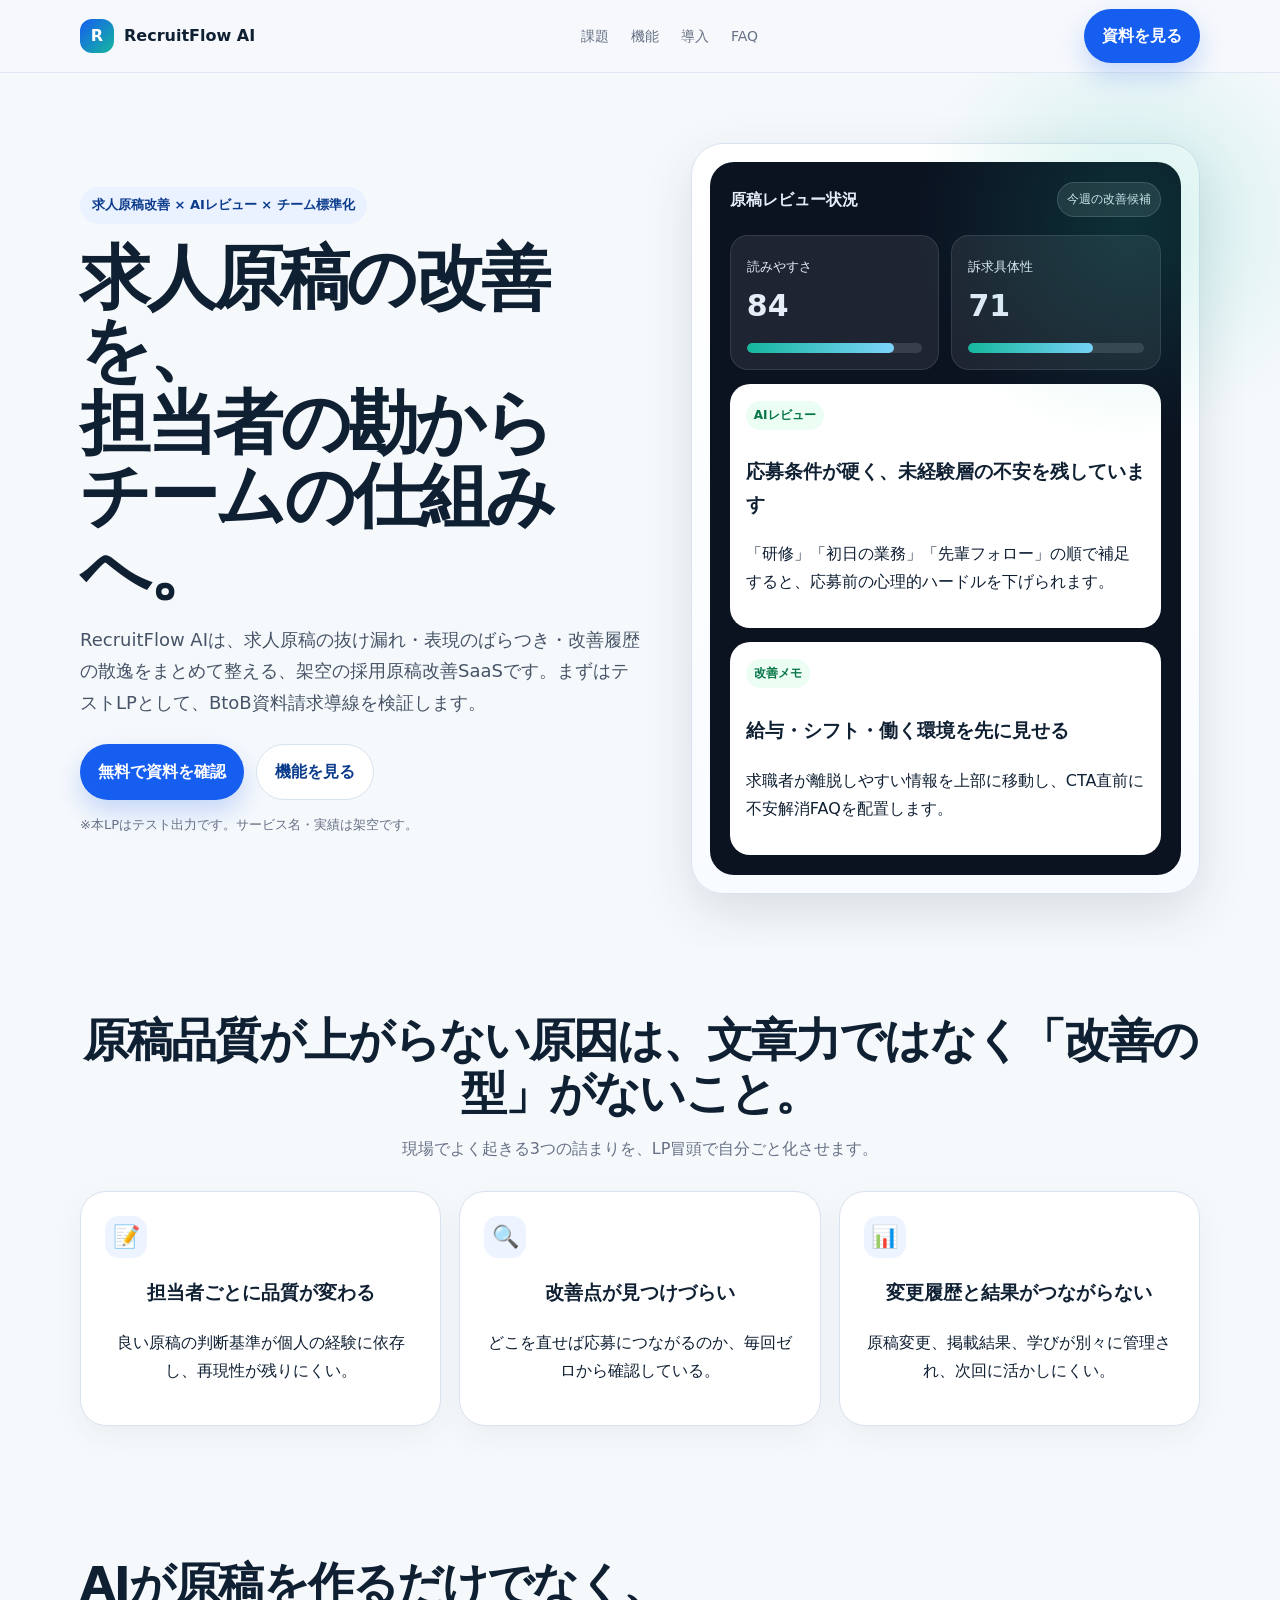
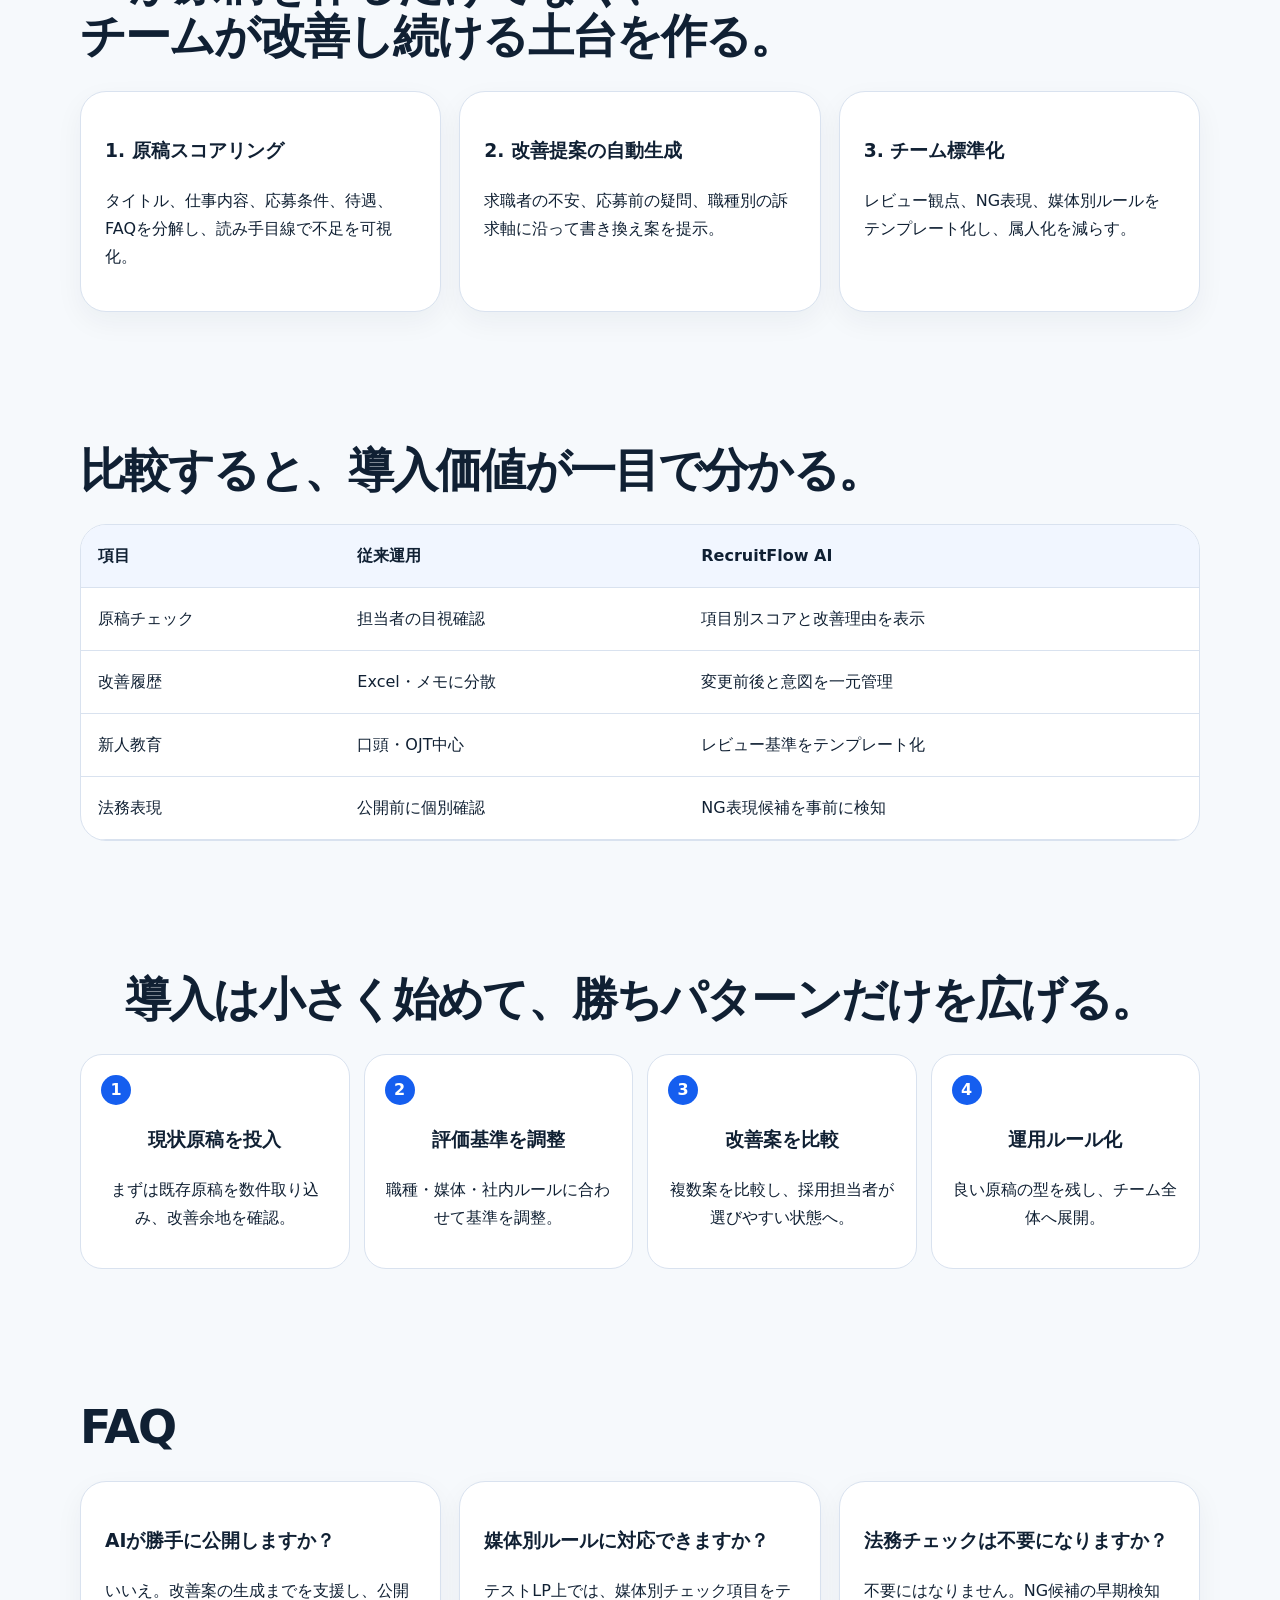
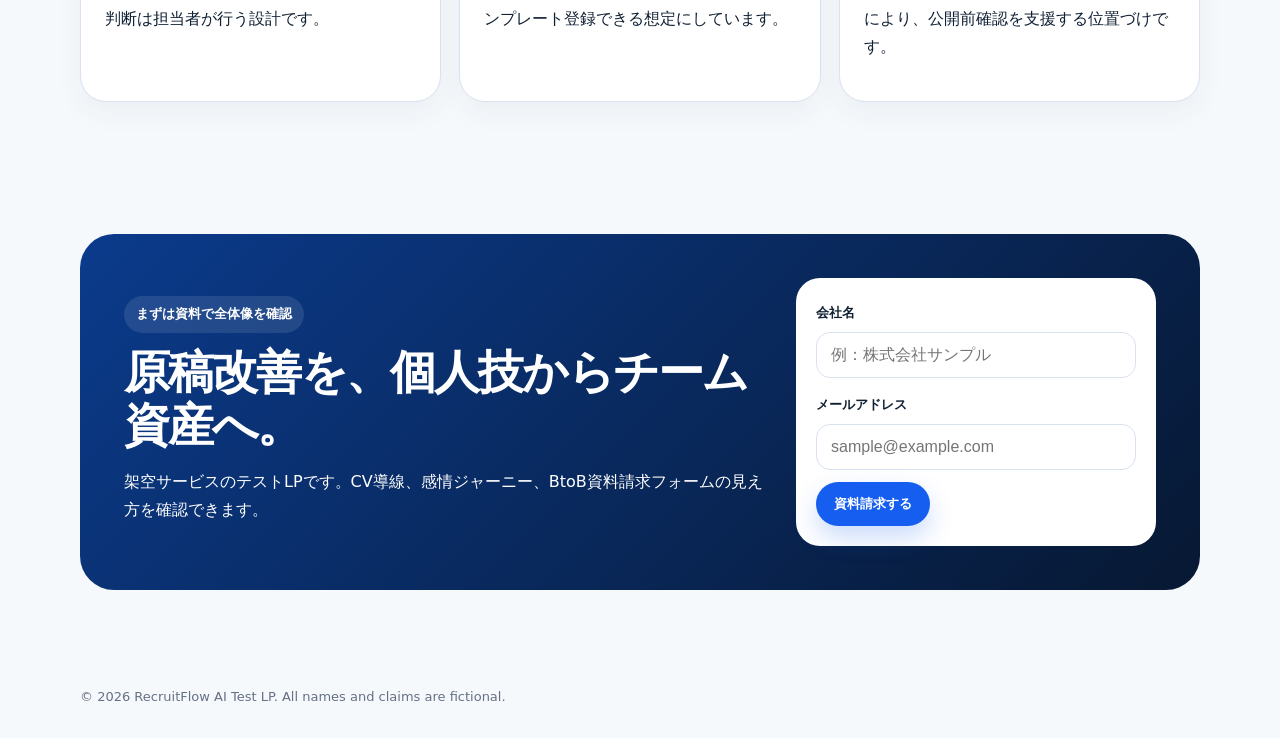
==== outputs/06_code/test-lp-20260429-01-recruitflow-ai/index.html @ 537bbae3 "Add test LP 01 RecruitFlow AI" ====
<!doctype html>
<html lang="ja">
<head>
  <meta charset="utf-8">
  <meta name="viewport" content="width=device-width, initial-scale=1">
  <title>RecruitFlow AI｜求人原稿改善テストLP</title>
  <meta name="description" content="求人原稿の属人化を減らし、採用チームの改善サイクルを整える架空BtoB SaaSのテストLPです。">
  <style>
    :root{--ink:#102033;--muted:#667085;--line:#d9e2ef;--bg:#f6f9fc;--card:#fff;--brand:#155eef;--brand2:#0b3b8c;--accent:#15b79e;--warm:#fff7ed;--shadow:0 18px 50px rgba(16,32,51,.12);--radius:26px}
    *{box-sizing:border-box} body{margin:0;font-family:system-ui,-apple-system,BlinkMacSystemFont,'Segoe UI',sans-serif;color:var(--ink);background:var(--bg);line-height:1.75} a{color:inherit;text-decoration:none} .wrap{width:min(1120px,calc(100% - 40px));margin:auto}.nav{position:sticky;top:0;z-index:20;background:rgba(246,249,252,.86);backdrop-filter:blur(16px);border-bottom:1px solid rgba(217,226,239,.7)}.navin{height:72px;display:flex;align-items:center;justify-content:space-between}.logo{display:flex;gap:10px;align-items:center;font-weight:900}.mark{width:34px;height:34px;border-radius:12px;background:linear-gradient(135deg,var(--brand),var(--accent));display:grid;place-items:center;color:white}.navlinks{display:flex;gap:22px;color:var(--muted);font-size:14px}.btn{display:inline-flex;align-items:center;justify-content:center;gap:8px;padding:13px 18px;border-radius:999px;font-weight:800;border:0;background:var(--brand);color:white;box-shadow:0 12px 26px rgba(21,94,239,.22);cursor:pointer}.btn.sub{background:white;color:var(--brand2);border:1px solid var(--line);box-shadow:none}.hero{padding:70px 0 54px;position:relative;overflow:hidden}.hero:before{content:"";position:absolute;inset:-100px -100px auto auto;width:500px;height:500px;background:radial-gradient(circle,rgba(21,183,158,.18),transparent 62%)}.grid{display:grid;grid-template-columns:1.05fr .95fr;gap:48px;align-items:center}.eyebrow{display:inline-flex;gap:8px;align-items:center;padding:7px 12px;border-radius:999px;background:#eaf1ff;color:var(--brand2);font-size:13px;font-weight:800}.h1{font-size:clamp(38px,5.8vw,70px);line-height:1.04;letter-spacing:-.05em;margin:18px 0}.lead{font-size:18px;color:#475467;margin:0 0 26px}.actions{display:flex;gap:12px;flex-wrap:wrap}.note{font-size:13px;color:var(--muted);margin-top:14px}.panel{background:linear-gradient(180deg,#fff,#f8fbff);border:1px solid var(--line);border-radius:32px;padding:18px;box-shadow:var(--shadow)}.dash{border-radius:24px;background:#0b1220;color:#e6edf7;padding:20px;min-height:430px}.dashhead{display:flex;justify-content:space-between;align-items:center;margin-bottom:18px}.pill{font-size:12px;background:rgba(255,255,255,.1);border:1px solid rgba(255,255,255,.15);border-radius:999px;padding:6px 9px}.score{display:grid;grid-template-columns:1fr 1fr;gap:12px}.metric{background:rgba(255,255,255,.08);border:1px solid rgba(255,255,255,.1);border-radius:18px;padding:16px}.metric b{font-size:30px}.bar{height:10px;background:rgba(255,255,255,.12);border-radius:999px;overflow:hidden;margin-top:10px}.bar i{display:block;height:100%;width:var(--w);background:linear-gradient(90deg,var(--accent),#7dd3fc);border-radius:999px}.review{margin-top:14px;background:white;color:var(--ink);border-radius:20px;padding:16px}.review span{display:inline-block;font-size:12px;font-weight:900;color:#067647;background:#ecfdf3;border-radius:999px;padding:4px 8px;margin-bottom:8px}.section{padding:66px 0}.section h2{font-size:clamp(28px,4vw,46px);line-height:1.15;letter-spacing:-.04em;margin:0 0 14px}.center{text-align:center}.muted{color:var(--muted)}.cards{display:grid;grid-template-columns:repeat(3,1fr);gap:18px;margin-top:28px}.card{background:var(--card);border:1px solid var(--line);border-radius:var(--radius);padding:24px;box-shadow:0 10px 28px rgba(16,32,51,.05)}.icon{width:42px;height:42px;border-radius:14px;background:#eef4ff;display:grid;place-items:center;font-size:22px;margin-bottom:12px}.flow{display:grid;grid-template-columns:repeat(4,1fr);gap:14px;margin-top:28px;counter-reset:num}.step{background:white;border:1px solid var(--line);border-radius:22px;padding:20px;position:relative}.step:before{counter-increment:num;content:counter(num);width:30px;height:30px;display:grid;place-items:center;border-radius:999px;background:var(--brand);color:#fff;font-weight:900;margin-bottom:10px}.compare{overflow:auto;background:white;border:1px solid var(--line);border-radius:26px;margin-top:28px}.compare table{width:100%;border-collapse:collapse;min-width:760px}.compare th,.compare td{padding:17px;border-bottom:1px solid var(--line);text-align:left}.compare th{background:#f1f6ff}.cta{background:linear-gradient(135deg,var(--brand2),#071832);color:white;border-radius:34px;padding:44px;display:grid;grid-template-columns:1fr 360px;gap:28px;align-items:center}.form{background:white;color:var(--ink);border-radius:24px;padding:20px}.form label{font-size:13px;font-weight:800}.form input{width:100%;margin:6px 0 12px;padding:13px 14px;border:1px solid var(--line);border-radius:14px;font-size:16px}.footer{padding:30px 0;color:var(--muted);font-size:13px}.floating{display:none;position:fixed;left:14px;right:14px;bottom:14px;z-index:30}.success{display:none;margin-top:10px;color:#067647;font-weight:800}@media(max-width:860px){.grid,.cta{grid-template-columns:1fr}.navlinks{display:none}.cards,.flow{grid-template-columns:1fr}.hero{padding-top:42px}.dash{min-height:auto}.floating{display:block}.h1{font-size:42px}}
  </style>
</head>
<body>
  <header class="nav"><div class="wrap navin"><a class="logo" href="#"><span class="mark">R</span>RecruitFlow AI</a><nav class="navlinks"><a href="#problem">課題</a><a href="#solution">機能</a><a href="#flow">導入</a><a href="#faq">FAQ</a></nav><a class="btn" href="#contact" data-cta="header">資料を見る</a></div></header>
  <main>
    <section class="hero"><div class="wrap grid"><div><span class="eyebrow">求人原稿改善 × AIレビュー × チーム標準化</span><h1 class="h1">求人原稿の改善を、<br>担当者の勘から<br>チームの仕組みへ。</h1><p class="lead">RecruitFlow AIは、求人原稿の抜け漏れ・表現のばらつき・改善履歴の散逸をまとめて整える、架空の採用原稿改善SaaSです。まずはテストLPとして、BtoB資料請求導線を検証します。</p><div class="actions"><a class="btn" href="#contact" data-cta="hero_primary">無料で資料を確認</a><a class="btn sub" href="#solution" data-cta="hero_secondary">機能を見る</a></div><p class="note">※本LPはテスト出力です。サービス名・実績は架空です。</p></div><div class="panel"><div class="dash"><div class="dashhead"><b>原稿レビュー状況</b><span class="pill">今週の改善候補</span></div><div class="score"><div class="metric"><small>読みやすさ</small><br><b>84</b><div class="bar"><i style="--w:84%"></i></div></div><div class="metric"><small>訴求具体性</small><br><b>71</b><div class="bar"><i style="--w:71%"></i></div></div></div><div class="review"><span>AIレビュー</span><h3>応募条件が硬く、未経験層の不安を残しています</h3><p>「研修」「初日の業務」「先輩フォロー」の順で補足すると、応募前の心理的ハードルを下げられます。</p></div><div class="review"><span>改善メモ</span><h3>給与・シフト・働く環境を先に見せる</h3><p>求職者が離脱しやすい情報を上部に移動し、CTA直前に不安解消FAQを配置します。</p></div></div></div></div></section>
    <section id="problem" class="section"><div class="wrap center"><h2>原稿品質が上がらない原因は、文章力ではなく「改善の型」がないこと。</h2><p class="muted">現場でよく起きる3つの詰まりを、LP冒頭で自分ごと化させます。</p><div class="cards"><article class="card"><div class="icon">📝</div><h3>担当者ごとに品質が変わる</h3><p>良い原稿の判断基準が個人の経験に依存し、再現性が残りにくい。</p></article><article class="card"><div class="icon">🔍</div><h3>改善点が見つけづらい</h3><p>どこを直せば応募につながるのか、毎回ゼロから確認している。</p></article><article class="card"><div class="icon">📊</div><h3>変更履歴と結果がつながらない</h3><p>原稿変更、掲載結果、学びが別々に管理され、次回に活かしにくい。</p></article></div></div></section>
    <section id="solution" class="section"><div class="wrap"><h2>AIが原稿を作るだけでなく、<br>チームが改善し続ける土台を作る。</h2><div class="cards"><article class="card"><h3>1. 原稿スコアリング</h3><p>タイトル、仕事内容、応募条件、待遇、FAQを分解し、読み手目線で不足を可視化。</p></article><article class="card"><h3>2. 改善提案の自動生成</h3><p>求職者の不安、応募前の疑問、職種別の訴求軸に沿って書き換え案を提示。</p></article><article class="card"><h3>3. チーム標準化</h3><p>レビュー観点、NG表現、媒体別ルールをテンプレート化し、属人化を減らす。</p></article></div></div></section>
    <section class="section"><div class="wrap"><h2>比較すると、導入価値が一目で分かる。</h2><div class="compare"><table><thead><tr><th>項目</th><th>従来運用</th><th>RecruitFlow AI</th></tr></thead><tbody><tr><td>原稿チェック</td><td>担当者の目視確認</td><td>項目別スコアと改善理由を表示</td></tr><tr><td>改善履歴</td><td>Excel・メモに分散</td><td>変更前後と意図を一元管理</td></tr><tr><td>新人教育</td><td>口頭・OJT中心</td><td>レビュー基準をテンプレート化</td></tr><tr><td>法務表現</td><td>公開前に個別確認</td><td>NG表現候補を事前に検知</td></tr></tbody></table></div></div></section>
    <section id="flow" class="section"><div class="wrap center"><h2>導入は小さく始めて、勝ちパターンだけを広げる。</h2><div class="flow"><div class="step"><h3>現状原稿を投入</h3><p>まずは既存原稿を数件取り込み、改善余地を確認。</p></div><div class="step"><h3>評価基準を調整</h3><p>職種・媒体・社内ルールに合わせて基準を調整。</p></div><div class="step"><h3>改善案を比較</h3><p>複数案を比較し、採用担当者が選びやすい状態へ。</p></div><div class="step"><h3>運用ルール化</h3><p>良い原稿の型を残し、チーム全体へ展開。</p></div></div></div></section>
    <section id="faq" class="section"><div class="wrap"><h2>FAQ</h2><div class="cards"><article class="card"><h3>AIが勝手に公開しますか？</h3><p>いいえ。改善案の生成までを支援し、公開判断は担当者が行う設計です。</p></article><article class="card"><h3>媒体別ルールに対応できますか？</h3><p>テストLP上では、媒体別チェック項目をテンプレート登録できる想定にしています。</p></article><article class="card"><h3>法務チェックは不要になりますか？</h3><p>不要にはなりません。NG候補の早期検知により、公開前確認を支援する位置づけです。</p></article></div></div></section>
    <section id="contact" class="section"><div class="wrap cta"><div><p class="eyebrow" style="background:rgba(255,255,255,.1);color:white">まずは資料で全体像を確認</p><h2>原稿改善を、個人技からチーム資産へ。</h2><p>架空サービスのテストLPです。CV導線、感情ジャーニー、BtoB資料請求フォームの見え方を確認できます。</p></div><form class="form" id="leadForm"><label>会社名<input required name="company" placeholder="例：株式会社サンプル"></label><label>メールアドレス<input required type="email" name="email" placeholder="sample@example.com"></label><button class="btn" type="submit" data-cta="form_submit">資料請求する</button><p class="success" id="success">送信テストが完了しました。</p></form></div></section>
  </main>
  <a class="btn floating" href="#contact" data-cta="sp_fixed">資料を見る</a>
  <footer class="footer"><div class="wrap">© 2026 RecruitFlow AI Test LP. All names and claims are fictional.</div></footer>
  <script>
    document.querySelectorAll('[data-cta]').forEach(function(el){el.addEventListener('click',function(){console.log('cta_click',{id:el.dataset.cta,lp:'test-lp-01'});});});
    document.getElementById('leadForm').addEventListener('submit',function(e){e.preventDefault();document.getElementById('success').style.display='block';console.log('form_submit',{lp:'test-lp-01',form:'lead'});});
  </script>
</body>
</html>
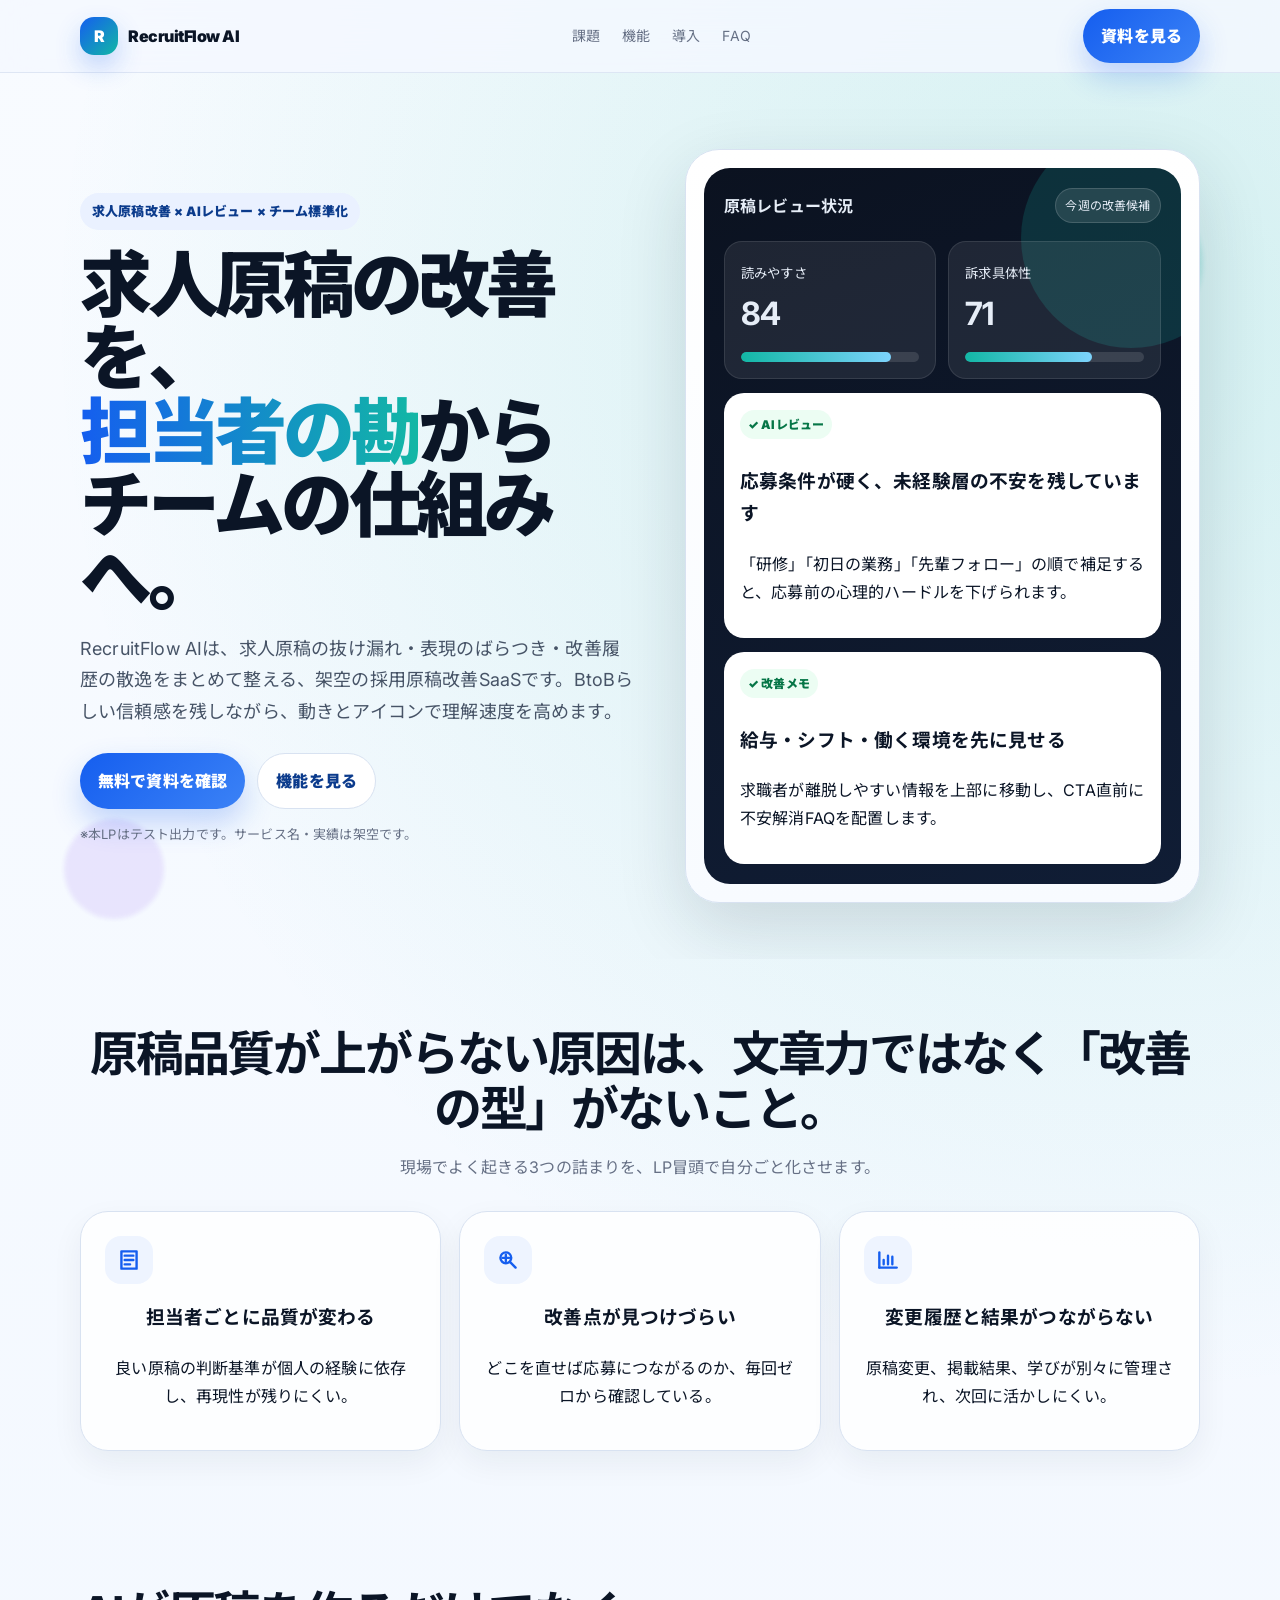
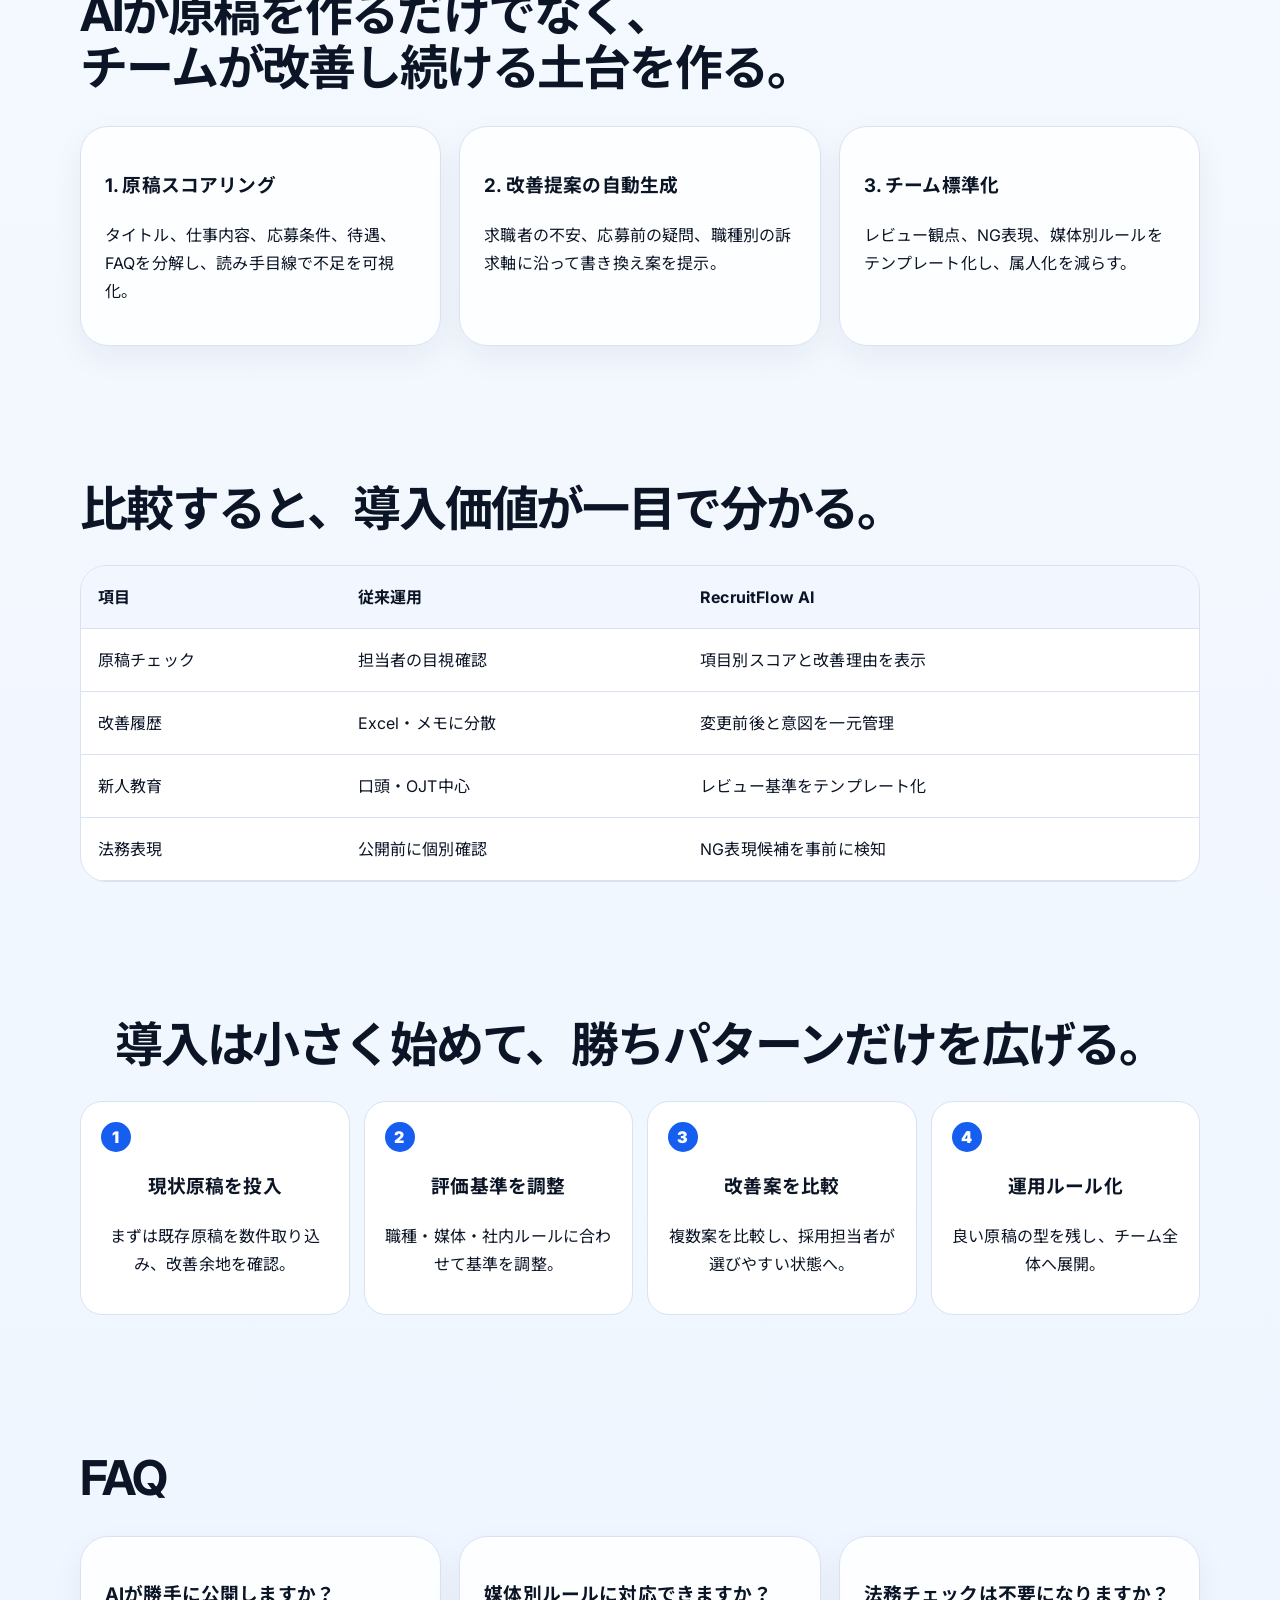
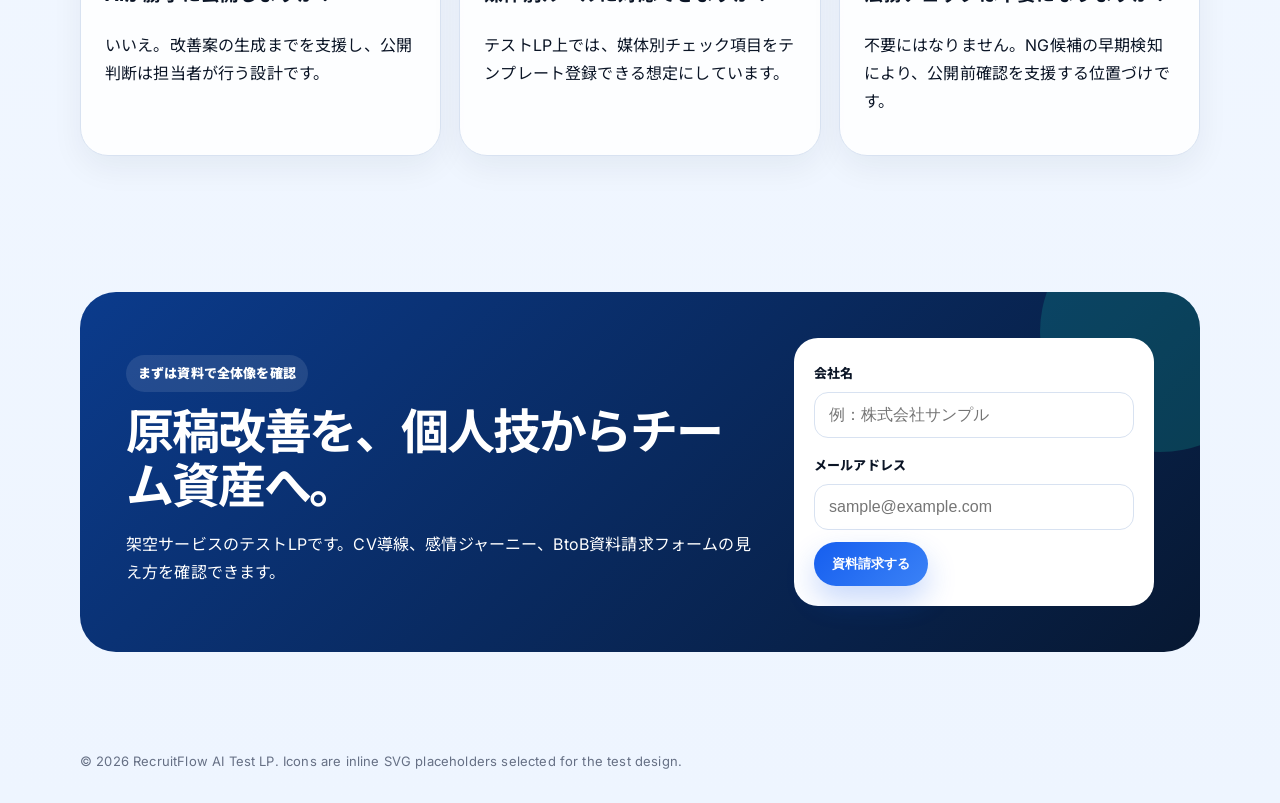
==== commit 25311def: "Enhance test LP 01 with icons fonts and animations" ====
--- a/outputs/06_code/test-lp-20260429-01-recruitflow-ai/index.html
+++ b/outputs/06_code/test-lp-20260429-01-recruitflow-ai/index.html
@@ -5,27 +5,31 @@
   <meta name="viewport" content="width=device-width, initial-scale=1">
   <title>RecruitFlow AI｜求人原稿改善テストLP</title>
   <meta name="description" content="求人原稿の属人化を減らし、採用チームの改善サイクルを整える架空BtoB SaaSのテストLPです。">
+  <link rel="preconnect" href="https://fonts.googleapis.com">
+  <link rel="preconnect" href="https://fonts.gstatic.com" crossorigin>
+  <link href="https://fonts.googleapis.com/css2?family=Inter:wght@500;650;800;900&family=Noto+Sans+JP:wght@400;500;700;900&display=swap" rel="stylesheet">
   <style>
-    :root{--ink:#102033;--muted:#667085;--line:#d9e2ef;--bg:#f6f9fc;--card:#fff;--brand:#155eef;--brand2:#0b3b8c;--accent:#15b79e;--warm:#fff7ed;--shadow:0 18px 50px rgba(16,32,51,.12);--radius:26px}
-    *{box-sizing:border-box} body{margin:0;font-family:system-ui,-apple-system,BlinkMacSystemFont,'Segoe UI',sans-serif;color:var(--ink);background:var(--bg);line-height:1.75} a{color:inherit;text-decoration:none} .wrap{width:min(1120px,calc(100% - 40px));margin:auto}.nav{position:sticky;top:0;z-index:20;background:rgba(246,249,252,.86);backdrop-filter:blur(16px);border-bottom:1px solid rgba(217,226,239,.7)}.navin{height:72px;display:flex;align-items:center;justify-content:space-between}.logo{display:flex;gap:10px;align-items:center;font-weight:900}.mark{width:34px;height:34px;border-radius:12px;background:linear-gradient(135deg,var(--brand),var(--accent));display:grid;place-items:center;color:white}.navlinks{display:flex;gap:22px;color:var(--muted);font-size:14px}.btn{display:inline-flex;align-items:center;justify-content:center;gap:8px;padding:13px 18px;border-radius:999px;font-weight:800;border:0;background:var(--brand);color:white;box-shadow:0 12px 26px rgba(21,94,239,.22);cursor:pointer}.btn.sub{background:white;color:var(--brand2);border:1px solid var(--line);box-shadow:none}.hero{padding:70px 0 54px;position:relative;overflow:hidden}.hero:before{content:"";position:absolute;inset:-100px -100px auto auto;width:500px;height:500px;background:radial-gradient(circle,rgba(21,183,158,.18),transparent 62%)}.grid{display:grid;grid-template-columns:1.05fr .95fr;gap:48px;align-items:center}.eyebrow{display:inline-flex;gap:8px;align-items:center;padding:7px 12px;border-radius:999px;background:#eaf1ff;color:var(--brand2);font-size:13px;font-weight:800}.h1{font-size:clamp(38px,5.8vw,70px);line-height:1.04;letter-spacing:-.05em;margin:18px 0}.lead{font-size:18px;color:#475467;margin:0 0 26px}.actions{display:flex;gap:12px;flex-wrap:wrap}.note{font-size:13px;color:var(--muted);margin-top:14px}.panel{background:linear-gradient(180deg,#fff,#f8fbff);border:1px solid var(--line);border-radius:32px;padding:18px;box-shadow:var(--shadow)}.dash{border-radius:24px;background:#0b1220;color:#e6edf7;padding:20px;min-height:430px}.dashhead{display:flex;justify-content:space-between;align-items:center;margin-bottom:18px}.pill{font-size:12px;background:rgba(255,255,255,.1);border:1px solid rgba(255,255,255,.15);border-radius:999px;padding:6px 9px}.score{display:grid;grid-template-columns:1fr 1fr;gap:12px}.metric{background:rgba(255,255,255,.08);border:1px solid rgba(255,255,255,.1);border-radius:18px;padding:16px}.metric b{font-size:30px}.bar{height:10px;background:rgba(255,255,255,.12);border-radius:999px;overflow:hidden;margin-top:10px}.bar i{display:block;height:100%;width:var(--w);background:linear-gradient(90deg,var(--accent),#7dd3fc);border-radius:999px}.review{margin-top:14px;background:white;color:var(--ink);border-radius:20px;padding:16px}.review span{display:inline-block;font-size:12px;font-weight:900;color:#067647;background:#ecfdf3;border-radius:999px;padding:4px 8px;margin-bottom:8px}.section{padding:66px 0}.section h2{font-size:clamp(28px,4vw,46px);line-height:1.15;letter-spacing:-.04em;margin:0 0 14px}.center{text-align:center}.muted{color:var(--muted)}.cards{display:grid;grid-template-columns:repeat(3,1fr);gap:18px;margin-top:28px}.card{background:var(--card);border:1px solid var(--line);border-radius:var(--radius);padding:24px;box-shadow:0 10px 28px rgba(16,32,51,.05)}.icon{width:42px;height:42px;border-radius:14px;background:#eef4ff;display:grid;place-items:center;font-size:22px;margin-bottom:12px}.flow{display:grid;grid-template-columns:repeat(4,1fr);gap:14px;margin-top:28px;counter-reset:num}.step{background:white;border:1px solid var(--line);border-radius:22px;padding:20px;position:relative}.step:before{counter-increment:num;content:counter(num);width:30px;height:30px;display:grid;place-items:center;border-radius:999px;background:var(--brand);color:#fff;font-weight:900;margin-bottom:10px}.compare{overflow:auto;background:white;border:1px solid var(--line);border-radius:26px;margin-top:28px}.compare table{width:100%;border-collapse:collapse;min-width:760px}.compare th,.compare td{padding:17px;border-bottom:1px solid var(--line);text-align:left}.compare th{background:#f1f6ff}.cta{background:linear-gradient(135deg,var(--brand2),#071832);color:white;border-radius:34px;padding:44px;display:grid;grid-template-columns:1fr 360px;gap:28px;align-items:center}.form{background:white;color:var(--ink);border-radius:24px;padding:20px}.form label{font-size:13px;font-weight:800}.form input{width:100%;margin:6px 0 12px;padding:13px 14px;border:1px solid var(--line);border-radius:14px;font-size:16px}.footer{padding:30px 0;color:var(--muted);font-size:13px}.floating{display:none;position:fixed;left:14px;right:14px;bottom:14px;z-index:30}.success{display:none;margin-top:10px;color:#067647;font-weight:800}@media(max-width:860px){.grid,.cta{grid-template-columns:1fr}.navlinks{display:none}.cards,.flow{grid-template-columns:1fr}.hero{padding-top:42px}.dash{min-height:auto}.floating{display:block}.h1{font-size:42px}}
+    :root{--ink:#0b1526;--muted:#667085;--line:#d8e2f1;--bg:#f5f8ff;--card:#fff;--brand:#155eef;--brand2:#0b3b8c;--accent:#12b7a5;--violet:#7c3aed;--shadow:0 24px 70px rgba(16,32,51,.14);--radius:28px;--font:'Inter','Noto Sans JP',system-ui,sans-serif}
+    *{box-sizing:border-box}html{scroll-behavior:smooth}body{margin:0;font-family:var(--font);color:var(--ink);background:radial-gradient(circle at 88% 8%,rgba(18,183,165,.16),transparent 28%),linear-gradient(180deg,#f8fbff 0%,#eef5ff 100%);line-height:1.75;letter-spacing:.01em}a{color:inherit;text-decoration:none}.wrap{width:min(1120px,calc(100% - 40px));margin:auto}.nav{position:sticky;top:0;z-index:20;background:rgba(245,248,255,.82);backdrop-filter:blur(18px);border-bottom:1px solid rgba(216,226,241,.78)}.navin{height:72px;display:flex;align-items:center;justify-content:space-between}.logo{display:flex;gap:10px;align-items:center;font-weight:900;letter-spacing:-.03em}.mark{width:38px;height:38px;border-radius:14px;background:linear-gradient(135deg,var(--brand),var(--accent));display:grid;place-items:center;color:white;box-shadow:0 12px 26px rgba(21,94,239,.24)}.navlinks{display:flex;gap:22px;color:var(--muted);font-size:14px}.btn{display:inline-flex;align-items:center;justify-content:center;gap:8px;padding:13px 18px;border-radius:999px;font-weight:900;border:0;background:linear-gradient(135deg,var(--brand),#3b82f6);color:white;box-shadow:0 14px 30px rgba(21,94,239,.24);cursor:pointer;transition:transform .24s ease,box-shadow .24s ease}.btn:hover{transform:translateY(-2px);box-shadow:0 20px 36px rgba(21,94,239,.3)}.btn.sub{background:white;color:var(--brand2);border:1px solid var(--line);box-shadow:none}.hero{padding:76px 0 56px;position:relative;overflow:hidden}.orb{position:absolute;border-radius:999px;filter:blur(2px);opacity:.9;animation:float 7s ease-in-out infinite}.orb.one{width:160px;height:160px;background:rgba(18,183,165,.18);right:6%;top:110px}.orb.two{width:100px;height:100px;background:rgba(124,58,237,.12);left:5%;bottom:40px;animation-delay:1.2s}.grid{display:grid;grid-template-columns:1.04fr .96fr;gap:48px;align-items:center;position:relative}.eyebrow{display:inline-flex;gap:8px;align-items:center;padding:7px 12px;border-radius:999px;background:#eaf1ff;color:var(--brand2);font-size:13px;font-weight:900}.h1{font-size:clamp(38px,5.8vw,72px);line-height:1.02;letter-spacing:-.06em;margin:18px 0;font-weight:900}.grad{background:linear-gradient(90deg,var(--brand),var(--accent));-webkit-background-clip:text;background-clip:text;color:transparent}.lead{font-size:18px;color:#475467;margin:0 0 26px}.actions{display:flex;gap:12px;flex-wrap:wrap}.note{font-size:13px;color:var(--muted);margin-top:14px}.panel{background:linear-gradient(180deg,#fff,#f8fbff);border:1px solid var(--line);border-radius:34px;padding:18px;box-shadow:var(--shadow);animation:panelIn .9s cubic-bezier(.2,.8,.2,1) both}.dash{border-radius:26px;background:linear-gradient(160deg,#0b1220,#101d35);color:#e6edf7;padding:20px;min-height:430px;position:relative;overflow:hidden}.dash:before{content:"";position:absolute;inset:-40px -60px auto auto;width:220px;height:220px;border-radius:50%;background:rgba(18,183,165,.18)}.dashhead{display:flex;justify-content:space-between;align-items:center;margin-bottom:18px;position:relative}.pill{font-size:12px;background:rgba(255,255,255,.1);border:1px solid rgba(255,255,255,.15);border-radius:999px;padding:6px 9px}.score{display:grid;grid-template-columns:1fr 1fr;gap:12px}.metric{background:rgba(255,255,255,.08);border:1px solid rgba(255,255,255,.1);border-radius:18px;padding:16px;position:relative}.metric b{font-size:32px;letter-spacing:-.04em}.bar{height:10px;background:rgba(255,255,255,.12);border-radius:999px;overflow:hidden;margin-top:10px}.bar i{display:block;height:100%;width:var(--w);background:linear-gradient(90deg,var(--accent),#7dd3fc);border-radius:999px;animation:grow 1.2s ease both}.review{margin-top:14px;background:white;color:var(--ink);border-radius:20px;padding:16px;position:relative}.review span{display:inline-flex;align-items:center;gap:6px;font-size:12px;font-weight:900;color:#067647;background:#ecfdf3;border-radius:999px;padding:4px 8px;margin-bottom:8px}.section{padding:68px 0}.section h2{font-size:clamp(28px,4vw,48px);line-height:1.14;letter-spacing:-.045em;margin:0 0 14px}.center{text-align:center}.muted{color:var(--muted)}.cards{display:grid;grid-template-columns:repeat(3,1fr);gap:18px;margin-top:30px}.card{background:rgba(255,255,255,.86);border:1px solid var(--line);border-radius:var(--radius);padding:24px;box-shadow:0 12px 32px rgba(16,32,51,.06);transition:transform .25s ease,border-color .25s ease}.card:hover{transform:translateY(-6px);border-color:rgba(21,94,239,.35)}.svgIcon{width:48px;height:48px;border-radius:16px;background:#eef4ff;display:grid;place-items:center;margin-bottom:12px}.svgIcon svg{width:26px;height:26px;stroke:var(--brand);stroke-width:2.2;fill:none;stroke-linecap:round;stroke-linejoin:round}.flow{display:grid;grid-template-columns:repeat(4,1fr);gap:14px;margin-top:28px;counter-reset:num}.step{background:white;border:1px solid var(--line);border-radius:22px;padding:20px;position:relative}.step:before{counter-increment:num;content:counter(num);width:30px;height:30px;display:grid;place-items:center;border-radius:999px;background:var(--brand);color:#fff;font-weight:900;margin-bottom:10px}.compare{overflow:auto;background:white;border:1px solid var(--line);border-radius:26px;margin-top:28px}.compare table{width:100%;border-collapse:collapse;min-width:760px}.compare th,.compare td{padding:17px;border-bottom:1px solid var(--line);text-align:left}.compare th{background:#f1f6ff}.cta{background:linear-gradient(135deg,var(--brand2),#071832);color:white;border-radius:36px;padding:46px;display:grid;grid-template-columns:1fr 360px;gap:28px;align-items:center;position:relative;overflow:hidden}.cta:before{content:"";position:absolute;right:-80px;top:-80px;width:240px;height:240px;border-radius:50%;background:rgba(18,183,165,.22)}.form{background:white;color:var(--ink);border-radius:24px;padding:20px;position:relative}.form label{font-size:13px;font-weight:800}.form input{width:100%;margin:6px 0 12px;padding:13px 14px;border:1px solid var(--line);border-radius:14px;font-size:16px}.footer{padding:30px 0;color:var(--muted);font-size:13px}.floating{display:none;position:fixed;left:14px;right:14px;bottom:14px;z-index:30}.success{display:none;margin-top:10px;color:#067647;font-weight:800}.reveal{opacity:0;transform:translateY(22px);transition:opacity .7s ease,transform .7s ease}.reveal.show{opacity:1;transform:none}@keyframes float{0%,100%{transform:translateY(0)}50%{transform:translateY(-18px)}}@keyframes grow{from{width:0}to{width:var(--w)}}@keyframes panelIn{from{opacity:0;transform:translateY(26px) scale(.98)}to{opacity:1;transform:none}}@media(max-width:860px){.grid,.cta{grid-template-columns:1fr}.navlinks{display:none}.cards,.flow{grid-template-columns:1fr}.hero{padding-top:42px}.dash{min-height:auto}.floating{display:flex}.h1{font-size:42px}}@media(prefers-reduced-motion:reduce){*,*:before,*:after{animation:none!important;transition:none!important}}
   </style>
 </head>
 <body>
   <header class="nav"><div class="wrap navin"><a class="logo" href="#"><span class="mark">R</span>RecruitFlow AI</a><nav class="navlinks"><a href="#problem">課題</a><a href="#solution">機能</a><a href="#flow">導入</a><a href="#faq">FAQ</a></nav><a class="btn" href="#contact" data-cta="header">資料を見る</a></div></header>
   <main>
-    <section class="hero"><div class="wrap grid"><div><span class="eyebrow">求人原稿改善 × AIレビュー × チーム標準化</span><h1 class="h1">求人原稿の改善を、<br>担当者の勘から<br>チームの仕組みへ。</h1><p class="lead">RecruitFlow AIは、求人原稿の抜け漏れ・表現のばらつき・改善履歴の散逸をまとめて整える、架空の採用原稿改善SaaSです。まずはテストLPとして、BtoB資料請求導線を検証します。</p><div class="actions"><a class="btn" href="#contact" data-cta="hero_primary">無料で資料を確認</a><a class="btn sub" href="#solution" data-cta="hero_secondary">機能を見る</a></div><p class="note">※本LPはテスト出力です。サービス名・実績は架空です。</p></div><div class="panel"><div class="dash"><div class="dashhead"><b>原稿レビュー状況</b><span class="pill">今週の改善候補</span></div><div class="score"><div class="metric"><small>読みやすさ</small><br><b>84</b><div class="bar"><i style="--w:84%"></i></div></div><div class="metric"><small>訴求具体性</small><br><b>71</b><div class="bar"><i style="--w:71%"></i></div></div></div><div class="review"><span>AIレビュー</span><h3>応募条件が硬く、未経験層の不安を残しています</h3><p>「研修」「初日の業務」「先輩フォロー」の順で補足すると、応募前の心理的ハードルを下げられます。</p></div><div class="review"><span>改善メモ</span><h3>給与・シフト・働く環境を先に見せる</h3><p>求職者が離脱しやすい情報を上部に移動し、CTA直前に不安解消FAQを配置します。</p></div></div></div></div></section>
-    <section id="problem" class="section"><div class="wrap center"><h2>原稿品質が上がらない原因は、文章力ではなく「改善の型」がないこと。</h2><p class="muted">現場でよく起きる3つの詰まりを、LP冒頭で自分ごと化させます。</p><div class="cards"><article class="card"><div class="icon">📝</div><h3>担当者ごとに品質が変わる</h3><p>良い原稿の判断基準が個人の経験に依存し、再現性が残りにくい。</p></article><article class="card"><div class="icon">🔍</div><h3>改善点が見つけづらい</h3><p>どこを直せば応募につながるのか、毎回ゼロから確認している。</p></article><article class="card"><div class="icon">📊</div><h3>変更履歴と結果がつながらない</h3><p>原稿変更、掲載結果、学びが別々に管理され、次回に活かしにくい。</p></article></div></div></section>
-    <section id="solution" class="section"><div class="wrap"><h2>AIが原稿を作るだけでなく、<br>チームが改善し続ける土台を作る。</h2><div class="cards"><article class="card"><h3>1. 原稿スコアリング</h3><p>タイトル、仕事内容、応募条件、待遇、FAQを分解し、読み手目線で不足を可視化。</p></article><article class="card"><h3>2. 改善提案の自動生成</h3><p>求職者の不安、応募前の疑問、職種別の訴求軸に沿って書き換え案を提示。</p></article><article class="card"><h3>3. チーム標準化</h3><p>レビュー観点、NG表現、媒体別ルールをテンプレート化し、属人化を減らす。</p></article></div></div></section>
-    <section class="section"><div class="wrap"><h2>比較すると、導入価値が一目で分かる。</h2><div class="compare"><table><thead><tr><th>項目</th><th>従来運用</th><th>RecruitFlow AI</th></tr></thead><tbody><tr><td>原稿チェック</td><td>担当者の目視確認</td><td>項目別スコアと改善理由を表示</td></tr><tr><td>改善履歴</td><td>Excel・メモに分散</td><td>変更前後と意図を一元管理</td></tr><tr><td>新人教育</td><td>口頭・OJT中心</td><td>レビュー基準をテンプレート化</td></tr><tr><td>法務表現</td><td>公開前に個別確認</td><td>NG表現候補を事前に検知</td></tr></tbody></table></div></div></section>
-    <section id="flow" class="section"><div class="wrap center"><h2>導入は小さく始めて、勝ちパターンだけを広げる。</h2><div class="flow"><div class="step"><h3>現状原稿を投入</h3><p>まずは既存原稿を数件取り込み、改善余地を確認。</p></div><div class="step"><h3>評価基準を調整</h3><p>職種・媒体・社内ルールに合わせて基準を調整。</p></div><div class="step"><h3>改善案を比較</h3><p>複数案を比較し、採用担当者が選びやすい状態へ。</p></div><div class="step"><h3>運用ルール化</h3><p>良い原稿の型を残し、チーム全体へ展開。</p></div></div></div></section>
-    <section id="faq" class="section"><div class="wrap"><h2>FAQ</h2><div class="cards"><article class="card"><h3>AIが勝手に公開しますか？</h3><p>いいえ。改善案の生成までを支援し、公開判断は担当者が行う設計です。</p></article><article class="card"><h3>媒体別ルールに対応できますか？</h3><p>テストLP上では、媒体別チェック項目をテンプレート登録できる想定にしています。</p></article><article class="card"><h3>法務チェックは不要になりますか？</h3><p>不要にはなりません。NG候補の早期検知により、公開前確認を支援する位置づけです。</p></article></div></div></section>
+    <section class="hero"><span class="orb one"></span><span class="orb two"></span><div class="wrap grid"><div><span class="eyebrow">求人原稿改善 × AIレビュー × チーム標準化</span><h1 class="h1">求人原稿の改善を、<br><span class="grad">担当者の勘</span>から<br>チームの仕組みへ。</h1><p class="lead">RecruitFlow AIは、求人原稿の抜け漏れ・表現のばらつき・改善履歴の散逸をまとめて整える、架空の採用原稿改善SaaSです。BtoBらしい信頼感を残しながら、動きとアイコンで理解速度を高めます。</p><div class="actions"><a class="btn" href="#contact" data-cta="hero_primary">無料で資料を確認</a><a class="btn sub" href="#solution" data-cta="hero_secondary">機能を見る</a></div><p class="note">※本LPはテスト出力です。サービス名・実績は架空です。</p></div><div class="panel"><div class="dash"><div class="dashhead"><b>原稿レビュー状況</b><span class="pill">今週の改善候補</span></div><div class="score"><div class="metric"><small>読みやすさ</small><br><b>84</b><div class="bar"><i style="--w:84%"></i></div></div><div class="metric"><small>訴求具体性</small><br><b>71</b><div class="bar"><i style="--w:71%"></i></div></div></div><div class="review"><span>✓ AIレビュー</span><h3>応募条件が硬く、未経験層の不安を残しています</h3><p>「研修」「初日の業務」「先輩フォロー」の順で補足すると、応募前の心理的ハードルを下げられます。</p></div><div class="review"><span>✓ 改善メモ</span><h3>給与・シフト・働く環境を先に見せる</h3><p>求職者が離脱しやすい情報を上部に移動し、CTA直前に不安解消FAQを配置します。</p></div></div></div></div></section>
+    <section id="problem" class="section reveal"><div class="wrap center"><h2>原稿品質が上がらない原因は、文章力ではなく「改善の型」がないこと。</h2><p class="muted">現場でよく起きる3つの詰まりを、LP冒頭で自分ごと化させます。</p><div class="cards"><article class="card"><div class="svgIcon"><svg viewBox="0 0 24 24"><path d="M5 4h14v16H5z"/><path d="M8 8h8M8 12h8M8 16h5"/></svg></div><h3>担当者ごとに品質が変わる</h3><p>良い原稿の判断基準が個人の経験に依存し、再現性が残りにくい。</p></article><article class="card"><div class="svgIcon"><svg viewBox="0 0 24 24"><circle cx="10" cy="10" r="5"/><path d="M14 14l5 5M10 7v6M7 10h6"/></svg></div><h3>改善点が見つけづらい</h3><p>どこを直せば応募につながるのか、毎回ゼロから確認している。</p></article><article class="card"><div class="svgIcon"><svg viewBox="0 0 24 24"><path d="M4 19V5"/><path d="M4 19h16"/><path d="M8 16v-4M12 16V8M16 16v-7"/></svg></div><h3>変更履歴と結果がつながらない</h3><p>原稿変更、掲載結果、学びが別々に管理され、次回に活かしにくい。</p></article></div></div></section>
+    <section id="solution" class="section reveal"><div class="wrap"><h2>AIが原稿を作るだけでなく、<br>チームが改善し続ける土台を作る。</h2><div class="cards"><article class="card"><h3>1. 原稿スコアリング</h3><p>タイトル、仕事内容、応募条件、待遇、FAQを分解し、読み手目線で不足を可視化。</p></article><article class="card"><h3>2. 改善提案の自動生成</h3><p>求職者の不安、応募前の疑問、職種別の訴求軸に沿って書き換え案を提示。</p></article><article class="card"><h3>3. チーム標準化</h3><p>レビュー観点、NG表現、媒体別ルールをテンプレート化し、属人化を減らす。</p></article></div></div></section>
+    <section class="section reveal"><div class="wrap"><h2>比較すると、導入価値が一目で分かる。</h2><div class="compare"><table><thead><tr><th>項目</th><th>従来運用</th><th>RecruitFlow AI</th></tr></thead><tbody><tr><td>原稿チェック</td><td>担当者の目視確認</td><td>項目別スコアと改善理由を表示</td></tr><tr><td>改善履歴</td><td>Excel・メモに分散</td><td>変更前後と意図を一元管理</td></tr><tr><td>新人教育</td><td>口頭・OJT中心</td><td>レビュー基準をテンプレート化</td></tr><tr><td>法務表現</td><td>公開前に個別確認</td><td>NG表現候補を事前に検知</td></tr></tbody></table></div></div></section>
+    <section id="flow" class="section reveal"><div class="wrap center"><h2>導入は小さく始めて、勝ちパターンだけを広げる。</h2><div class="flow"><div class="step"><h3>現状原稿を投入</h3><p>まずは既存原稿を数件取り込み、改善余地を確認。</p></div><div class="step"><h3>評価基準を調整</h3><p>職種・媒体・社内ルールに合わせて基準を調整。</p></div><div class="step"><h3>改善案を比較</h3><p>複数案を比較し、採用担当者が選びやすい状態へ。</p></div><div class="step"><h3>運用ルール化</h3><p>良い原稿の型を残し、チーム全体へ展開。</p></div></div></div></section>
+    <section id="faq" class="section reveal"><div class="wrap"><h2>FAQ</h2><div class="cards"><article class="card"><h3>AIが勝手に公開しますか？</h3><p>いいえ。改善案の生成までを支援し、公開判断は担当者が行う設計です。</p></article><article class="card"><h3>媒体別ルールに対応できますか？</h3><p>テストLP上では、媒体別チェック項目をテンプレート登録できる想定にしています。</p></article><article class="card"><h3>法務チェックは不要になりますか？</h3><p>不要にはなりません。NG候補の早期検知により、公開前確認を支援する位置づけです。</p></article></div></div></section>
     <section id="contact" class="section"><div class="wrap cta"><div><p class="eyebrow" style="background:rgba(255,255,255,.1);color:white">まずは資料で全体像を確認</p><h2>原稿改善を、個人技からチーム資産へ。</h2><p>架空サービスのテストLPです。CV導線、感情ジャーニー、BtoB資料請求フォームの見え方を確認できます。</p></div><form class="form" id="leadForm"><label>会社名<input required name="company" placeholder="例：株式会社サンプル"></label><label>メールアドレス<input required type="email" name="email" placeholder="sample@example.com"></label><button class="btn" type="submit" data-cta="form_submit">資料請求する</button><p class="success" id="success">送信テストが完了しました。</p></form></div></section>
   </main>
   <a class="btn floating" href="#contact" data-cta="sp_fixed">資料を見る</a>
-  <footer class="footer"><div class="wrap">© 2026 RecruitFlow AI Test LP. All names and claims are fictional.</div></footer>
+  <footer class="footer"><div class="wrap">© 2026 RecruitFlow AI Test LP. Icons are inline SVG placeholders selected for the test design.</div></footer>
   <script>
     document.querySelectorAll('[data-cta]').forEach(function(el){el.addEventListener('click',function(){console.log('cta_click',{id:el.dataset.cta,lp:'test-lp-01'});});});
     document.getElementById('leadForm').addEventListener('submit',function(e){e.preventDefault();document.getElementById('success').style.display='block';console.log('form_submit',{lp:'test-lp-01',form:'lead'});});
+    var io=new IntersectionObserver(function(entries){entries.forEach(function(e){if(e.isIntersecting)e.target.classList.add('show')})},{threshold:.15});document.querySelectorAll('.reveal').forEach(function(el){io.observe(el)});
   </script>
 </body>
 </html>
